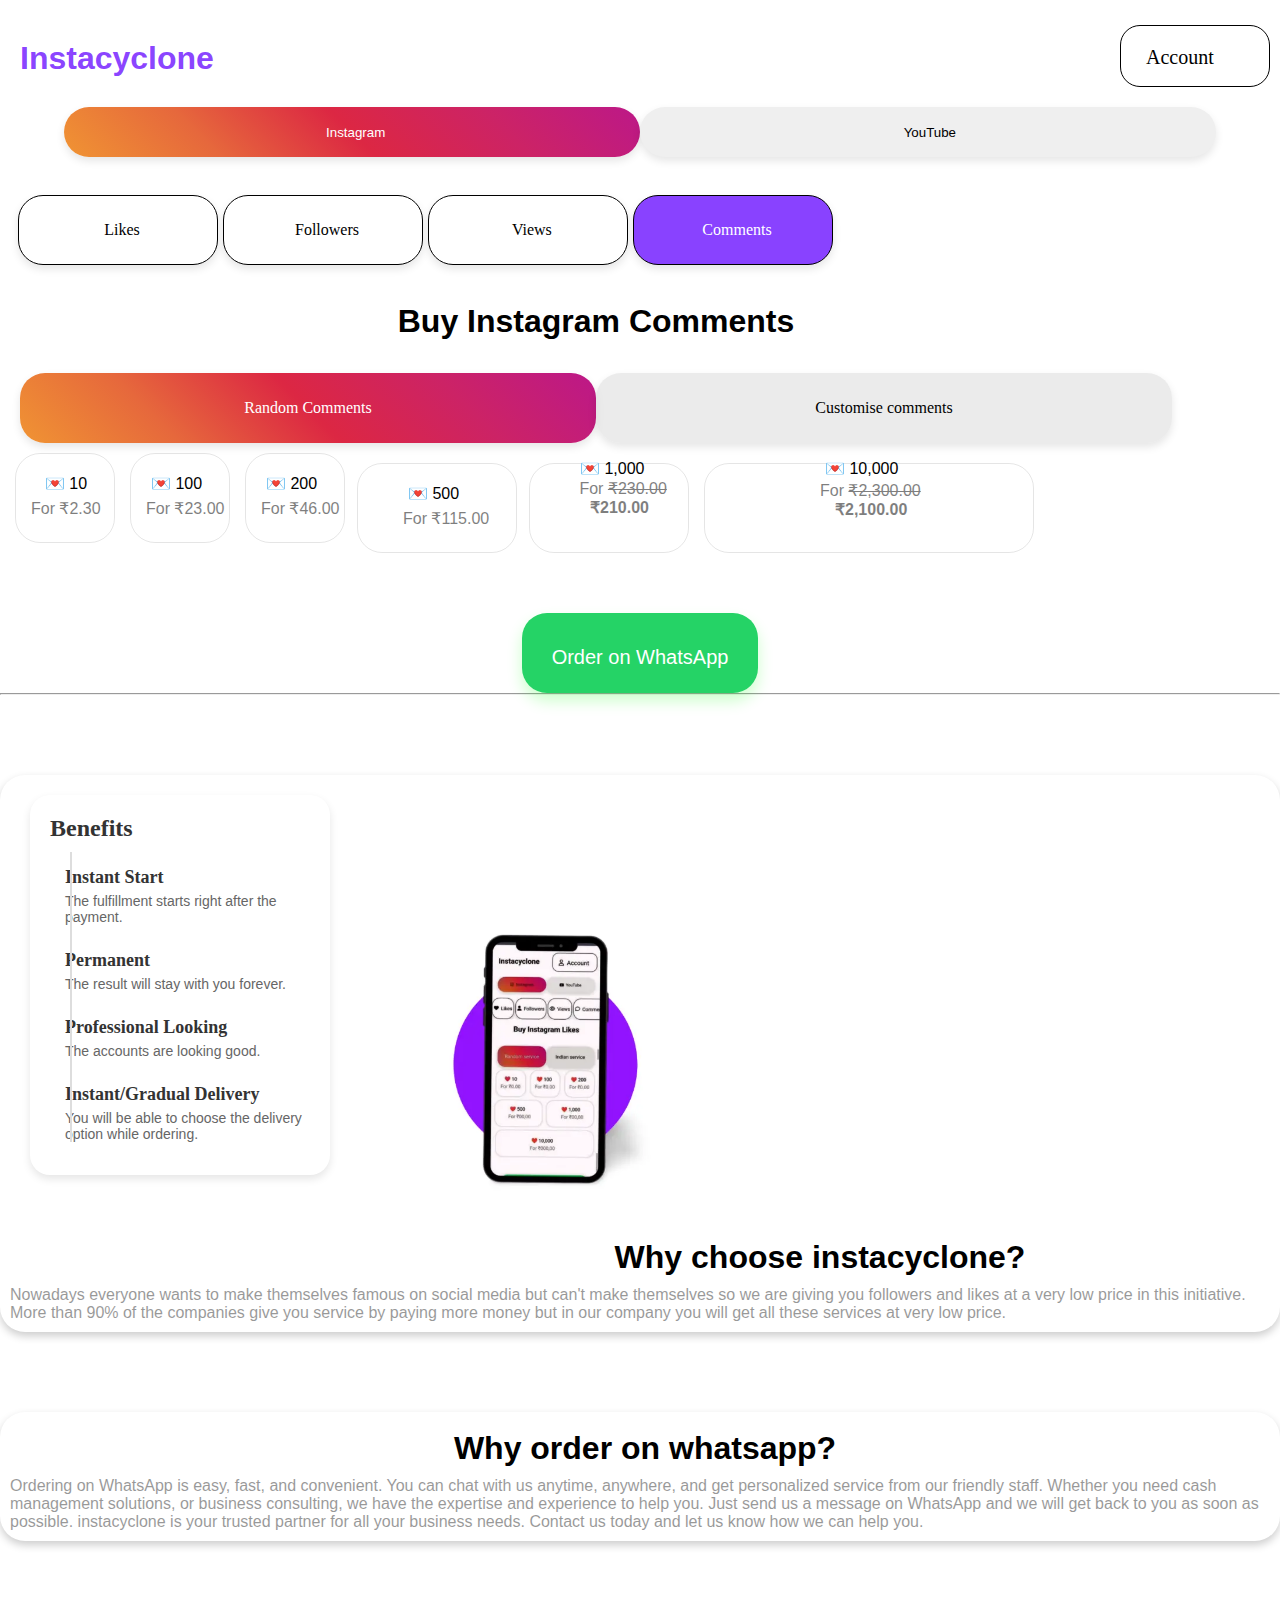
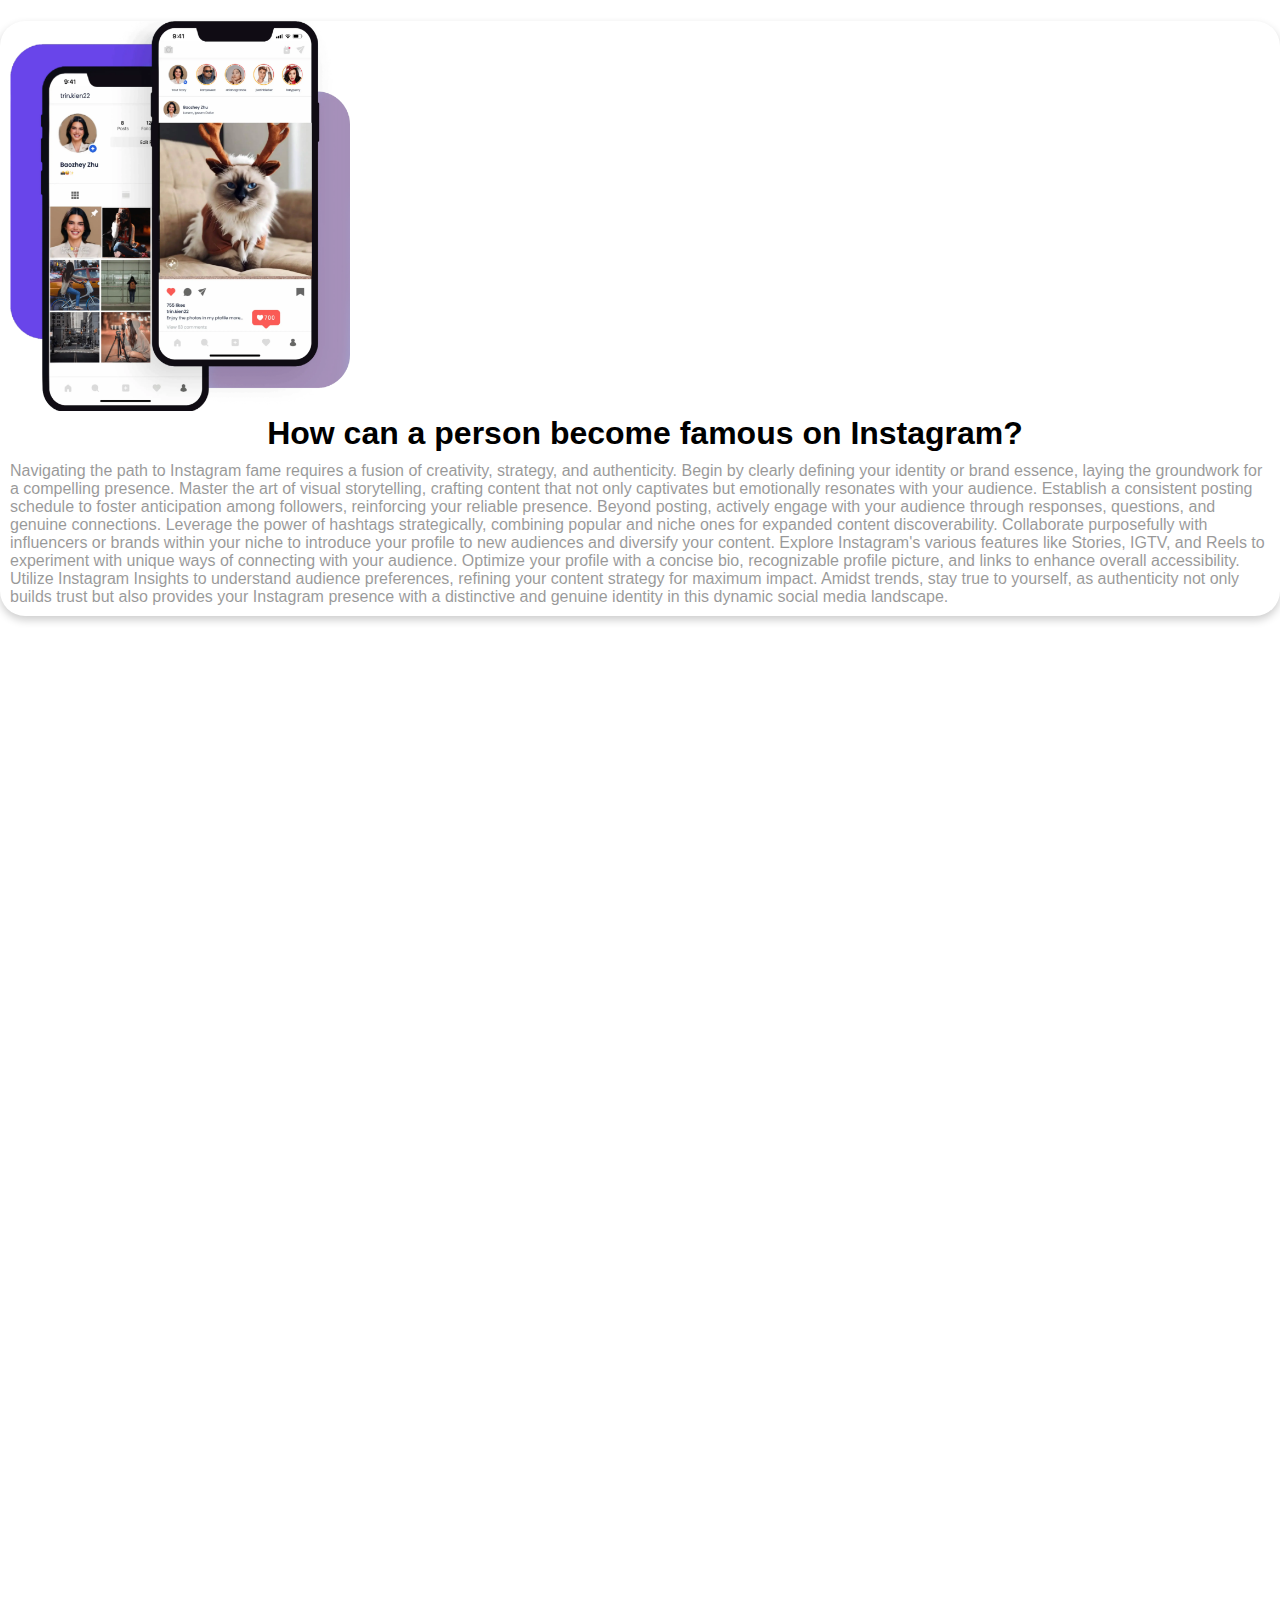
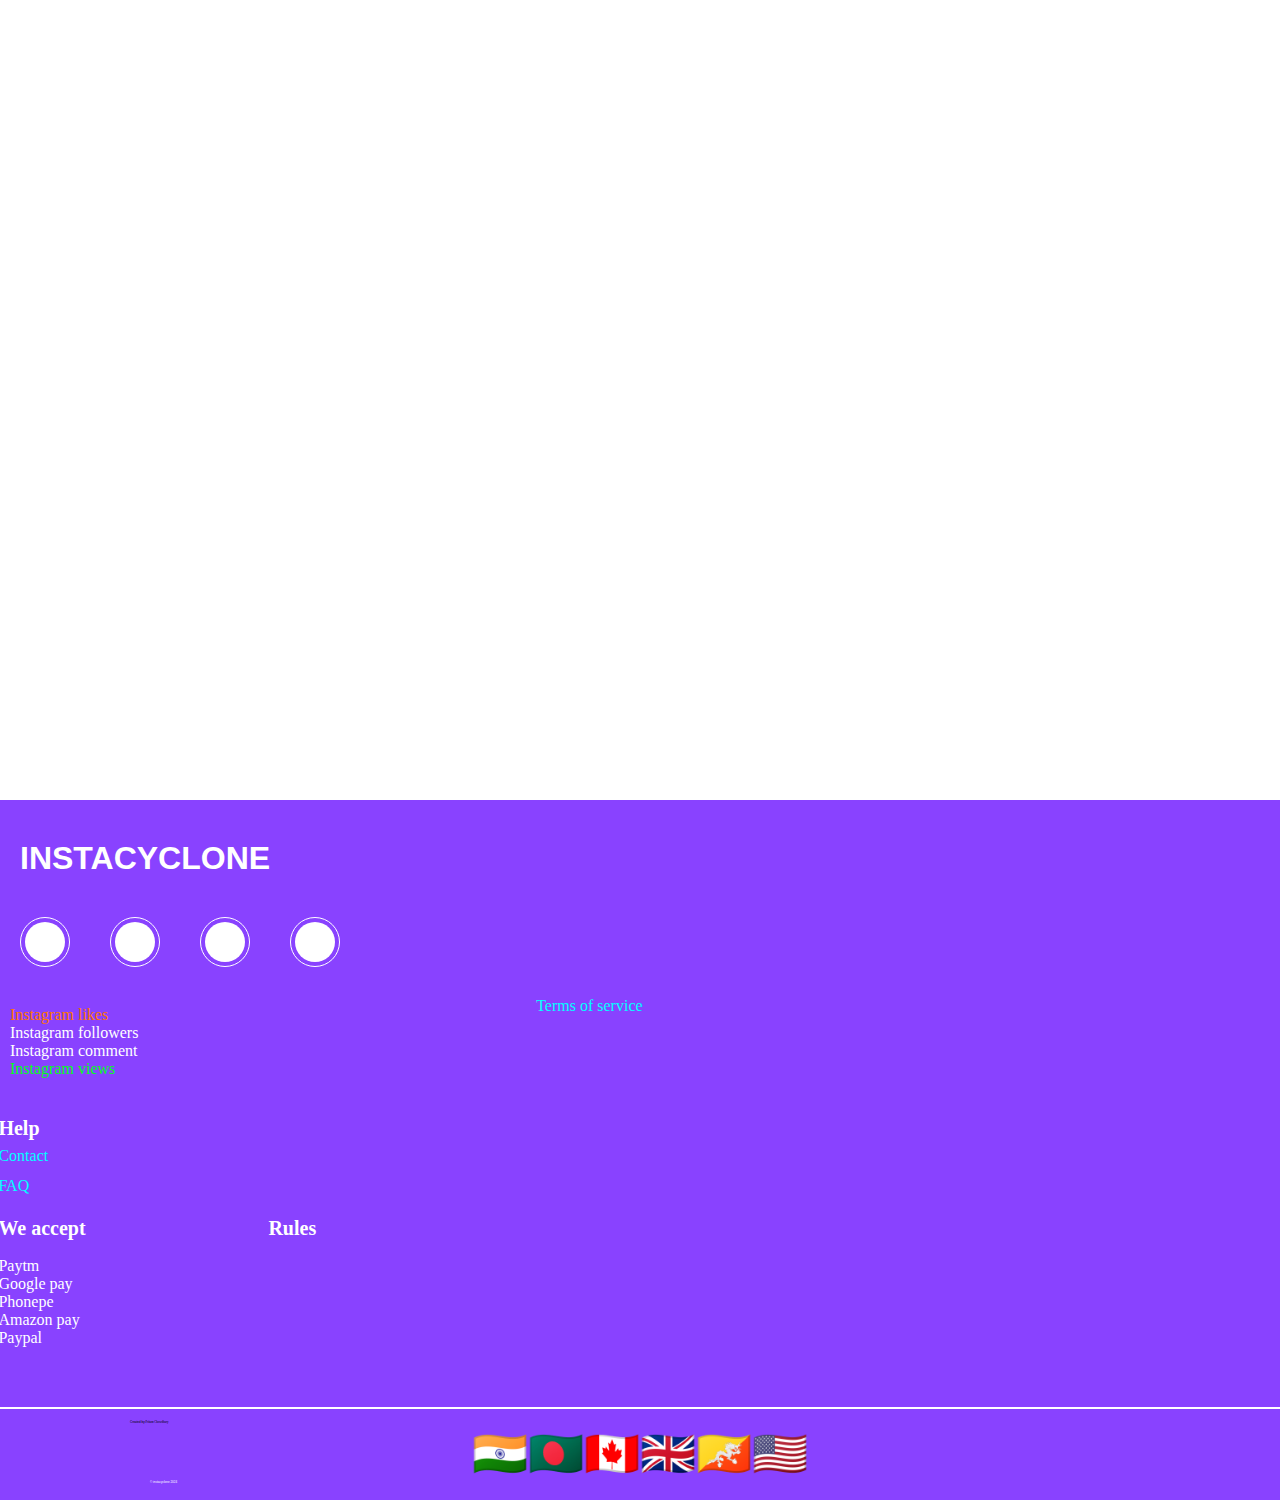
==== comments.html @ bcfc7c2a "Add files via upload" ====
<!DOCTYPE html>
<html lang="en">
<head>
    <meta charset="UTF-8">
    <meta name="description" content="Affordable and budget comments">
	  <meta name="keywords" content="Instagram comments,affordable comments, instacyclone">
    <meta name="viewport" content="width=device-width, initial-scale=1" />
    <title>comments</title>
    <link rel="stylesheet" href="style.css">
    <link rel="stylesheet" href="https://cdnjs.cloudflare.com/ajax/libs/font-awesome/6.5.1/css/all.min.css" integrity="sha512-DTOQO9RWCH3ppGqcWaEA1BIZOC6xxalwEsw9c2QQeAIftl+Vegovlnee1c9QX4TctnWMn13TZye+giMm8e2LwA==" crossorigin="anonymous" referrerpolicy="no-referrer" />
    <link rel="icon" href="logo.webp">
  
  <script src="script.js" defer></script>

</head>
<body>
    
    <nav>
    <a href="index.html"><h1 class="domain">Instacyclone</h1></a>
    <div class="acc"><a class="acc_n"href="#"><i class="fa-regular fa-user"></i> &#160;Account</a></div>
    
    </nav>
    
  <header>
       <div id="it">
       <button style="background:linear-gradient(45deg, #f09433 0%,#e6683c 25%,#dc2743 50%,#cc2366 75%,#bc1888 100%); color:white;" class="ig" onclick="document.location='index.html'"><i class="fa-brands fa-instagram"></i>&#160; Instagram</button>
       <button class="yt" onclick="document.location='youtube.html'"><i class="fa-brands fa-youtube"></i> &#160;YouTube</button>
       </div>
 </header>
 <section>
       
<div id="con">
  <a href="index.html" class="box"><i class="fa-solid fa-heart"></i>&#160; Likes</a>
  <a href="followers.html" class="box"> <i class="fa-solid fa-user"></i>&#160; Followers</a>
  <a href="views.html" class="box"><i class="fa-regular fa-eye"></i>&#160; Views</a>
  <a href="comments.html" class="box" style="color: white; background:#7b2bffe3;"><i class="fa-regular fa-comment"></i>&#160; Comments</a>
</div>
       
<div class="buy">
    <h1 class="w">Buy Instagram Comments</h1>
    
</div>
<div class="quc">
    <div class="qu"><span>Random Comments</span>
    </div>
    <div class="qui"><span>Customise comments</span></div>
    </div>
   
   
     <div class="prd">
     <div class="tb"><p class="likefirst">&#160; 💌 10</p>
    <p class="likepr">For ₹2.30</p></div> 
     <div class="tb"><p class="likefirst">💌 100</p>
     <p class="likepr">For ₹23.00</p></div>  
     <div class="tb"><p class="likefirst">💌 200</p>
     <p class="likepr">For ₹46.00</p></div> 
     
      <div class="at">
         <p class="likesecond">💌 500</p>
         <p class="likepri">For ₹115.00</p>
     </div>
     <div class="at"> <div class="change-c"><i class="fa-solid fa-percent"></i></div>
         <p class="likesecond" style="margin-top:-5px;">💌 1,000</p>
         <p class="likepri" style="margin-top:1px;"> &#160;For <strike >₹230.00</strike><br><b style="margin-left:15px;">₹210.00</b></p>
     </div>
     <div class="bt">
        <div class="c-color"> <i class="fa-solid fa-percent"></i></div>
         <p class="likelast" > 💌 10,000</p>
         <p class="pril"> For <strike >₹2,300.00</strike><br><b style="margin-left:15px;">₹2,100.00</b></p></p>
     </div>
    </div>
 
    
   
    
    
    <div class="pr">
     <div class="tb"><p class="likefirst">&#160; 💌 10</p>
    <p class="likepr">For ₹70.00</p></div> 
     <div class="tb"><p class="likefirst">💌 100</p>
     <p class="likepr">For ₹700.0</p></div>  
     <div class="tb"><p class="likefirst">💌 200</p>
     <p class="likepr">For ₹1,400.0</p></div> 
     
      <div class="at">
         <p class="likesecond">💌 500</p>
         <p class="likepri">For ₹3,500.0</p>
     </div>
     <div class="at"> <div class="change-c"><i class="fa-solid fa-percent"></i></div>
         <p class="likesecond" style="margin-top:-5px;">💌 1,000</p>
         <p class="likepri" style="margin-top:1px;"> &#160;For <strike >₹7,000.00</strike><br><b style="margin-left:15px;">₹6,900.00</b></p>
     </div>
     <div class="bt">
        <div class="c-color"> <i class="fa-solid fa-percent"></i></div>
         <p class="likelast" > 💌 10,000</p>
         <p class="pril"> For <strike >₹70,000.00</strike><br><b style="margin-left:15px;">₹68,000.00</b></p></p>
     </div>
    </div>
    
    
       <div class="oc">
      <a href="https://wa.me/6290774994" class="order">
  <span class="icon"></span>
  <br>
  <i id="w"class="fa-brands fa-whatsapp"></i> Order on WhatsApp
</a>

       </div>
       <hr>
       <div>
           <div class="cardt">
    <div class="title">Benefits</div>
    <ul class="benefits">
      <li class="benefit">
       <i id="plane"class="fa-regular fa-paper-plane"></i>
        <div>
          <h3>Instant Start</h3>
          <p class="tagline">The fulfillment starts right after the payment.</p>
        </div>
      </li>
      <li class="benefit">
       <i class="fa-solid fa-infinity"></i>
        <div>
          <h3>Permanent</h3>
          <p class="tagline">The result will stay with you forever.</p>
        </div>
      </li>
      <li class="benefit">
       <i class="fa-regular fa-heart"></i>
        <div>
          <h3>Professional Looking</h3>
          <p class="tagline">The accounts are looking good.</p>
        </div>
      </li>
      <li class="benefit">
      <i id="plane"class="fa-solid fa-truck-fast"></i>
        <div>
          <h3>Instant/Gradual Delivery</h3>
          <p class="tagline">You will be able to choose the delivery option while ordering.</p>
        </div>
      </li>
    </ul>
  </div>
       </div>
       
      <div class="down"> <img class="mockupa" src="igc.webp" alt="iphone mockup">
       <h1 class="heading">Why choose instacyclone?</h1>
       <p class="details">
           Nowadays everyone wants to make themselves famous on social media but can't make themselves so we are giving you followers and likes at a very low price in this initiative.
More than 90% of the companies give you service by paying more money but in our company you will get all these services at very low price.
       </p>
       </div>
       <div class="down">
           <img class="mockup"src="mockup1.webp" alt="">
           <h1 class="heading">Why order on whatsapp?</h1>
           <p class="details">Ordering on WhatsApp is easy, fast, and convenient. You can chat with us anytime, anywhere, and get personalized service from our friendly staff. Whether you need cash management solutions, or business consulting, we have the expertise and experience to help you. Just send us a message on WhatsApp and we will get back to you as soon as possible. instacyclone is your trusted partner for all your business needs. Contact us today and let us know how we can help you.</p>
       </div>
       <div class="down">
           <img id="mockup" src="mockup.webp" alt="">
           <h1 class="heading">How can a person become famous on Instagram?</h1>
           <p class="details">Navigating the path to Instagram fame requires a fusion of creativity, strategy, and authenticity. Begin by clearly defining your identity or brand essence, laying the groundwork for a compelling presence. Master the art of visual storytelling, crafting content that not only captivates but emotionally resonates with your audience. Establish a consistent posting schedule to foster anticipation among followers, reinforcing your reliable presence. Beyond posting, actively engage with your audience through responses, questions, and genuine connections. Leverage the power of hashtags strategically, combining popular and niche ones for expanded content discoverability. Collaborate purposefully with influencers or brands within your niche to introduce your profile to new audiences and diversify your content. Explore Instagram's various features like Stories, IGTV, and Reels to experiment with unique ways of connecting with your audience. Optimize your profile with a concise bio, recognizable profile picture, and links to enhance overall accessibility. Utilize Instagram Insights to understand audience preferences, refining your content strategy for maximum impact. Amidst trends, stay true to yourself, as authenticity not only builds trust but also provides your Instagram presence with a distinctive and genuine identity in this dynamic social media landscape.</p>
       </div>
       
   </section>
   <footer>
       <h1 class="domain" style="color: white;">INSTACYCLONE</h1>
     <div class="oneline">  <a class="sm" href="https://www.instagram.com/instacyclone?igsh=ZWFrNjVicjJscHl4"><div class="smu"><i class="fa-brands fa-instagram"></i></div></a>
       <a class="sm" href="https://www.facebook.com/profile.php?id=61555936299724"><div class="smua"><i class="fa-brands fa-facebook"></i></div></a></a>
       <a class="sm" href="https://t.me/instacyclone"><div class="smua"><i class="fa-brands fa-telegram"></i></div></a>
       <a class="sm" href="#"><div class="smu"><i class="fa-brands fa-whatsapp"></i></div></a></div>
       
       <h4><i>service</i></h4>
       <ul class="ser">
           <li ><a style="color:#ff7300;"href="index.html">Instagram likes</a></li>
           <li ><a style="color:#ffffff;"href="followers.html">Instagram followers</a></li>
           <li ><a style="color:#ffffff;"href="comments.html">Instagram comment</a></li>
           <li ><a style="color:#00ff18;"href="views.html">Instagram views</a></li>
       </ul>
       
       <h5 style="margin-top:px;">Help</h5>
       <a class="hc"href="contact.html">Contact </a>
       <a style="margin-top:190px;"class="hc" href="faq.html">FAQ</a>
       <h6>We accept</h6>
        <ul class="acp">
           <li >Paytm</li>
           <li >Google pay</li>
           <li >Phonepe</li>
           <li >Amazon pay</li>
           <li>Paypal</li>
       </ul>
       
    <h7><b>Rules</b></h7>
  <p class="pu"><a style="color:#00ffff;"href="policy.html">Terms of service</a></p>

  
       <div class="line"></div>
       
       <div ><p style="font-size:3px;
       margin-left:130px;
       display: inline">Created by:</p><a style="font-size:3px; " href="#">Pritam Chowdhury</a></div>
       <div style="font-size:45px;text-align:center;">🇮🇳🇧🇩🇨🇦🇬🇧🇧🇹🇺🇲</div>
       <p style="font-size:3px;
       margin-left:150px;color: white;
       ">© instacyclone 2024</p>
   </footer>
   
</body>
</html>
---- style.css ----
body{
   margin:0;
   padding: 0;
   background:#ffffff3d;
}
section{
    height:2500px;
}

*{
    box-sizing:border-box;
    margin: 0;
      padding: 0;
}

h1{
    font-family:Helvetica, Arial ;
}

a{
    text-decoration:none;
    color: black;
}
.domain{
    margin:20px;
    margin-top:40px;
    float:left;
    color:#7b2bffe3;
    font-family: sans-serif,arial ;
    font-weight:2px;
}

.acc{
    margin:10px;
    margin-top:25px;
    padding:20px;
    padding-bottom:40px;
    float:right;
    height:10px;
    width:150px;
    border:1px solid black;
    -webkit-border-radius: 20px;
-moz-border-radius: 20px;
border-radius: 20px;
    position: relative;
    
}

.acc_n{
    position: absolute;
    
    font-size:20px;
    text-decoration:none;
    color: black;
}

#it{
    width:100%;
    height:50px;
    margin-top:10px;
    float:left;
    display:flex;
    justify-content: center;
    
}


.ig{
    width:45%;
    height:50px;
    float:left;
    border:none;
     
    border-radius:100px;
    box-shadow: 0 4px 8px rgba(0, 0, 0, 0.1);
    
}

.yt{
    float: right;
    width:45%;
    height:50px;
    border:none;
    background:;
    border-radius:100px;
    box-shadow: 0 4px 8px rgba(0, 0, 0, 0.1);
    
}

#con{
      display:flex;
      overflow-x:auto;
      float:left;
      width: 100%;
      white-space: nowrap;
      margin-top:20px;
      padding:18px;
}

.box{
      width:200px;
      height:70px;
      margin-right:5px;
      border:1px solid black;
      border-radius:25px;
      display:flex;
      justify-content:center;
      padding:5px;
      padding-top:25px;
      background:#ffffff;
      box-shadow: 0 4px 8px rgba(0, 0, 0, 0.1);
      
      
}


.buy{
    width:90%;
    height:50px;
    float:left;
    margin-left:20px;
    margin-top:20px;
    display:flex;
    justify-content: center;
    align-item:center;
    
}

.w{
    float:left;
        
    
}

.quc{
     width:90%;
    height:100px;
    float:left;
    margin-left:20px;
    margin-top:0px;
    display:flex;
    justify-content: center;
    align-items:center;
    border-radius:15px;
    
}

.qu{
    width: 50%;
    height:70px ;
    margin-top:10px;
    background:linear-gradient(45deg, #f09433 0%, #e6683c 25%, #dc2743 50%, #cc2366 75%, #bc1888 100%);
    color: white;
    border-radius:25px;
    display:flex;
    justify-content:center;
    align-items:center;
    box-shadow: 0 4px 8px rgba(0, 0, 0, 0.1);
}
.qui{
    width: 50%;
    height:70px ;
    margin-top:10px;
    background:#d6d6d67b;
    border-radius:25px;
    display:flex;
    justify-content:center;
    align-items:center;
    box-shadow: 0 4px 8px rgba(0, 0, 0, 0.1);
}

.qui:hover{
    background:linear-gradient(45deg, #f09433 0%, #e6683c 25%, #dc2743 50%, #cc2366 75%, #bc1888 100%);
    color: white;
}
    

.tb{
    width:100px;
    height:90px;
    border:1px solid rgba(0,0,0,0.1);
    float:left;
    border-radius:25px;
    margin-left:15px;
    
    
}


.likefirst{
    margin-left:20px;
    margin-top:20px;
}

.likepr{
    margin-left:15px;
    margin-top:6px;
    opacity:0.5;
}

.at{
    width:160px;
    height:90px;
    border:1px solid rgba(0,0,0,0.1);
    float:left;
    border-radius:25px;
    margin-left:12px;
    margin-top:10px;
}

.likesecond{
    margin-left:50px;
    margin-top:20px;
}

.likepri{
    margin-left:45px;
    margin-top:6px;
    opacity:0.5;
}

.at:hover .change-c{
    color:#7b2bffe3;
}

.bt{
     width:330px;
    height:90px;
    border:1px solid rgba(0,0,0,0.1) ;
    float:left;
    border-radius:25px;
    margin-left:15px;
    margin-top:10px;
}

.likelast{
    margin-left:120px;
    margin-top:-5px;
}

.pril{
    margin-left:115px;
    margin-top:3px;
    opacity:0.5;
}

.tb:hover{
    border:1px solid #7b2bffe3;
}
.at:hover{
    border:1px solid #7b2bffe3;
}
.bt:hover{
    border:1px solid red;
}

.bt:hover .c-color{
    color:red;
}

.buynow{
    width:80%;
    height: 60px;
    border:1px solid black;
    float:left;
}

.pr{
    display:none;
}

.oc{
    width:100%;
    height:100px;
    float:left;
    margin-top:40px;
    display:flex;
    justify-content: center;
}


.order {
    display: inline-block;
    box-shadow: 0 8px 15px rgba(0,255 ,0 , 0.2);
    background-color: #25D366;
    border-radius: 25px;  
    padding: 10px 30px;
    margin-top:20px;
    color: white; 
    font-family: Arial, sans-serif; 
    font-size: 20px;
    text-decoration: none; 
  }

  .order:hover {
    background-color: #128C7E;
  
  }

  
hr{
    width:100%;
    
}

.cardt{
      width: 300px;
      height: 380px;
      float:left;
      background-color: white;
      border-radius: 20px;
      box-shadow: 0 4px 8px rgba(0, 0, 0, 0.1);
      margin: 100px 30px;
      padding: 20px;
    }

    .title {
      font-size: 24px;
      font-weight: bold;
      color: #333;
      margin-bottom: 10px;
    }

    .benefits {
      list-style: none;
      position: relative;
    }

    .benefits::before {
      content: "";
      position: absolute;
      left: 20px;
      top: 0;
      bottom: 0;
      width: 2px;
      background-color: #ddd;
      
    }

    .benefit {
      display: flex;
      align-items: center;
      margin-bottom: 10px;
    }

    .benefit:last-child {
      margin-bottom: 0;
    }

    .benefit img {
      width: 40px;
      height: 40px;
      margin-right: 10px;
    }

    .benefit h3 {
      font-size: 18px;
      color: #333;
      margin-bottom: 5px;
    }

    .benefit p {
      font-size: 14px;
      color: #666;
    }
    
   h3{
       margin-left:15px;
       margin-top:15px;
   }
   
  .tagline{
       margin-left:15px;
       
   }
   #plane{
       margin-top:-17px;
   }
   
p{
    font-family:arial;
}
.down{
    margin-top:80px;
    border-radius:25px;
    box-shadow: 0px 4px 8px rgba(0, 0, 0, 0.2);
}   

.mockupa{
    width:350px;
    margin-top:110px;
    margin-left:10px;
    
}
.heading{
    margin-left:10px;
   
    
}

.details{
    text-align:justify center;
    padding:10px;
    opacity:0.4;
}

.mockup{
    width:300px;
    margin-left:25px;
    
}

#mockup{
    width:340px;
    height:390px;
    margin-left:10px;
}

.ma{
    float:left;
    margin-top:190px;
    text-align:center;
}

footer{
    float:left;
    width:100%;
    height:700px;
    background:#7b2bffe3;
    margin-top:1500px;
    
}


.oneline{
    width: 100%;
    display:flex;
}

.sm{
    display: block;
    justify-content:center;
    float:left;
    margin:20px;
    padding:5px;
    width: 50px;
    height: 50px;
    border:1px solid white;
    border-radius:50px;
    
} 

.smu{
    float:left;
    width: 40px;
    height: 40px;
    margin-left:-1px;
    margin-top:-1px;
    background: white;
    border-radius:50px;
    display:flex;
    justify-content:center;
    align-items:center;
}

.smua{
    width: 40px;
    height: 40px;
    margin-left:-1px;
    margin-top:-1px;
    background: white;
    border-radius:50px;
    display:flex;
    justify-content:center;
    align-items:center;
}


h4{
    float:left;
    margin-left:-350px;
    margin-top:80px;
    color: white;
    
}

.ser{
    float:left;
    margin-left:10px;
    margin-top:19px;
    color: white;
    list-style:none;
    
}

h5{
    float:left;
    font-size:20px;
    margin-left:-140px;
    margin-top:130px;
    color: white;
}
.hc{
    float:left;
    text-size:50px;
    margin-left:-140px;
    margin-top:160px;
    color:#00ffff;
}

h6{
    float:left;
    font-size:20px;
    margin-left:-140px;
    margin-top:230px;
    color: white;
}

.acp{
    float:left;
    margin-left:-140px;
    margin-top:270px;
    color: white;
    list-style:none;
    font-family: Sarif;
}

h7{
    float:left;
    font-size:20px;
    margin-left:130px;
    margin-top:230px;
    color: white;
}

.pu{
    
    float:left;
    margin-left:220px;
    margin-top:10px;
    color: white;
    list-style:none;
    font-family: Sarif;
}

.line{
    margin-top:420px;
    display:block;
    border:1px solid white;
}



.faq-container {
  max-width: 800px;
  margin: 50px auto;
  padding: 30px;
  background-color: #fff;
  box-shadow: 0 0 20px rgba(0, 0, 0, 0.1);
  border-radius: 10px;
}

h1 {
  text-align: center;
  color:;
}

.faq-item {
  margin-bottom: 20px;
}

.question {
  font-size: 18px;
  color: #007BFF;
  cursor: pointer;
}

.answer {
  display:none;
  font-size: 16px;
  line-height: 1.6;
}

.faq-item:hover .answer {
  display: block;
}

.contactus{
    float:left;
    margin-top:20px;
    
}

.contactus h1{
    display: inline;
    margin-left:28%;
    float:left;
    font-family:Sharif;
}

.contactus p{
    float:left;
    margin:20px;
    text-align: center;
}

.contact-container{
    width:90%;
    height: 630px;
    border:1px solid rgba(0,0,0,0.2);
    border-radius:50px;
    margin:17px;
}

.contact-container h2{
    margin:20px 35%;
}

.c-ig{
    width:70px;
    height:70px;
    background:rgba(162,25,255,0.1);
    border-radius:50px;
    margin-left:20px;
    margin-top:50px;
    font-size:30px;
    display:flex;
    justify-content:center;
    align-items:center;
    color:#d96aff;
}

.c-ti{
    margin-top:-60px;
    margin-left:110px;
    color:grey;
    
}
.ti{
    color:rgb(162,25,255);
    margin-left:100px;
    margin-top:5px;
}

.c-wa{
    width:70px;
    height:70px;
    background:rgba(162,25,255,0.1);
    border-radius:50px;
    margin-left:20px;
    margin-top:50px;
    font-size:35px;
    display:flex;
    justify-content:center;
    align-items:center;
    color:#d96aff;
}

.back-button {
            display: inline-block;
            padding: 10px 20px;
            background-color: #4CAF50;
            color: #fff;
            text-decoration: none;
            font-weight: bold;
            border-radius: 5px;
            transition: background-color 0.3s ease;
        }

        .back-button:hover {
            background-color:#ff15e7d3;
        }
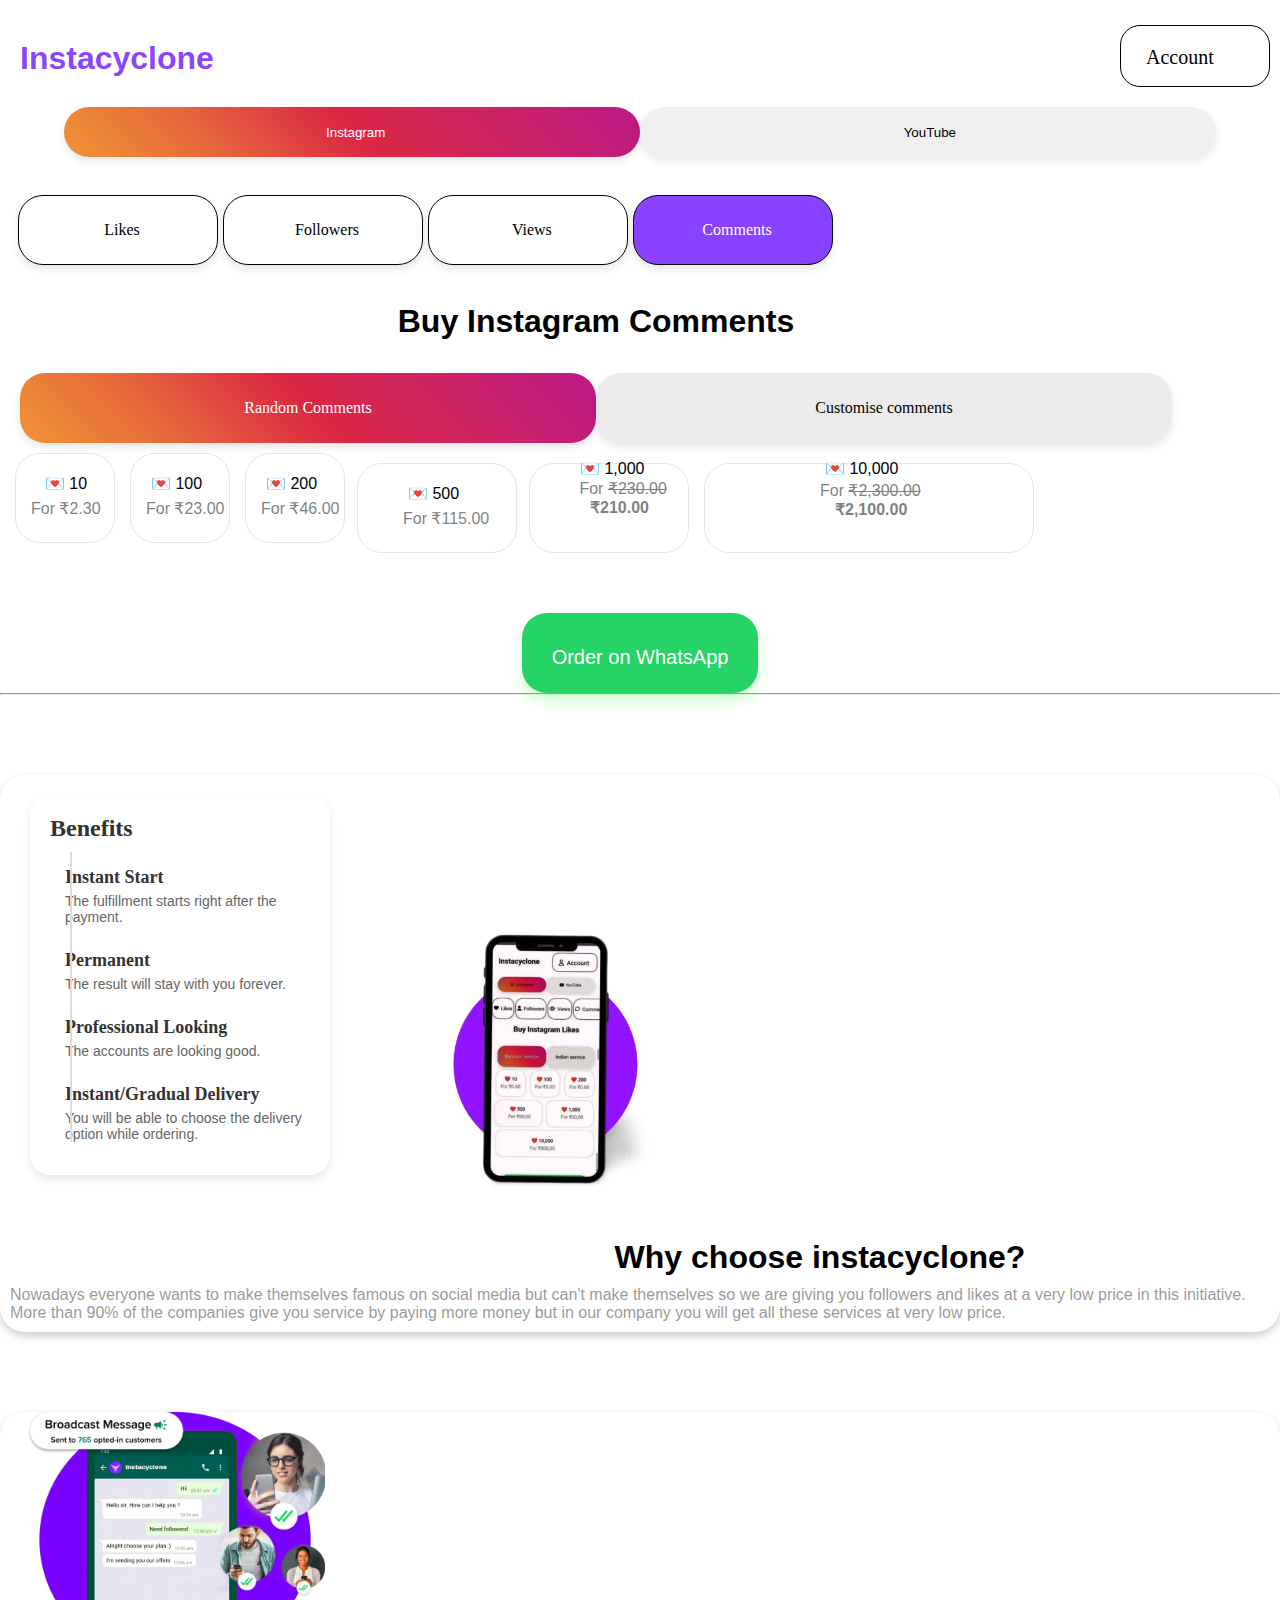
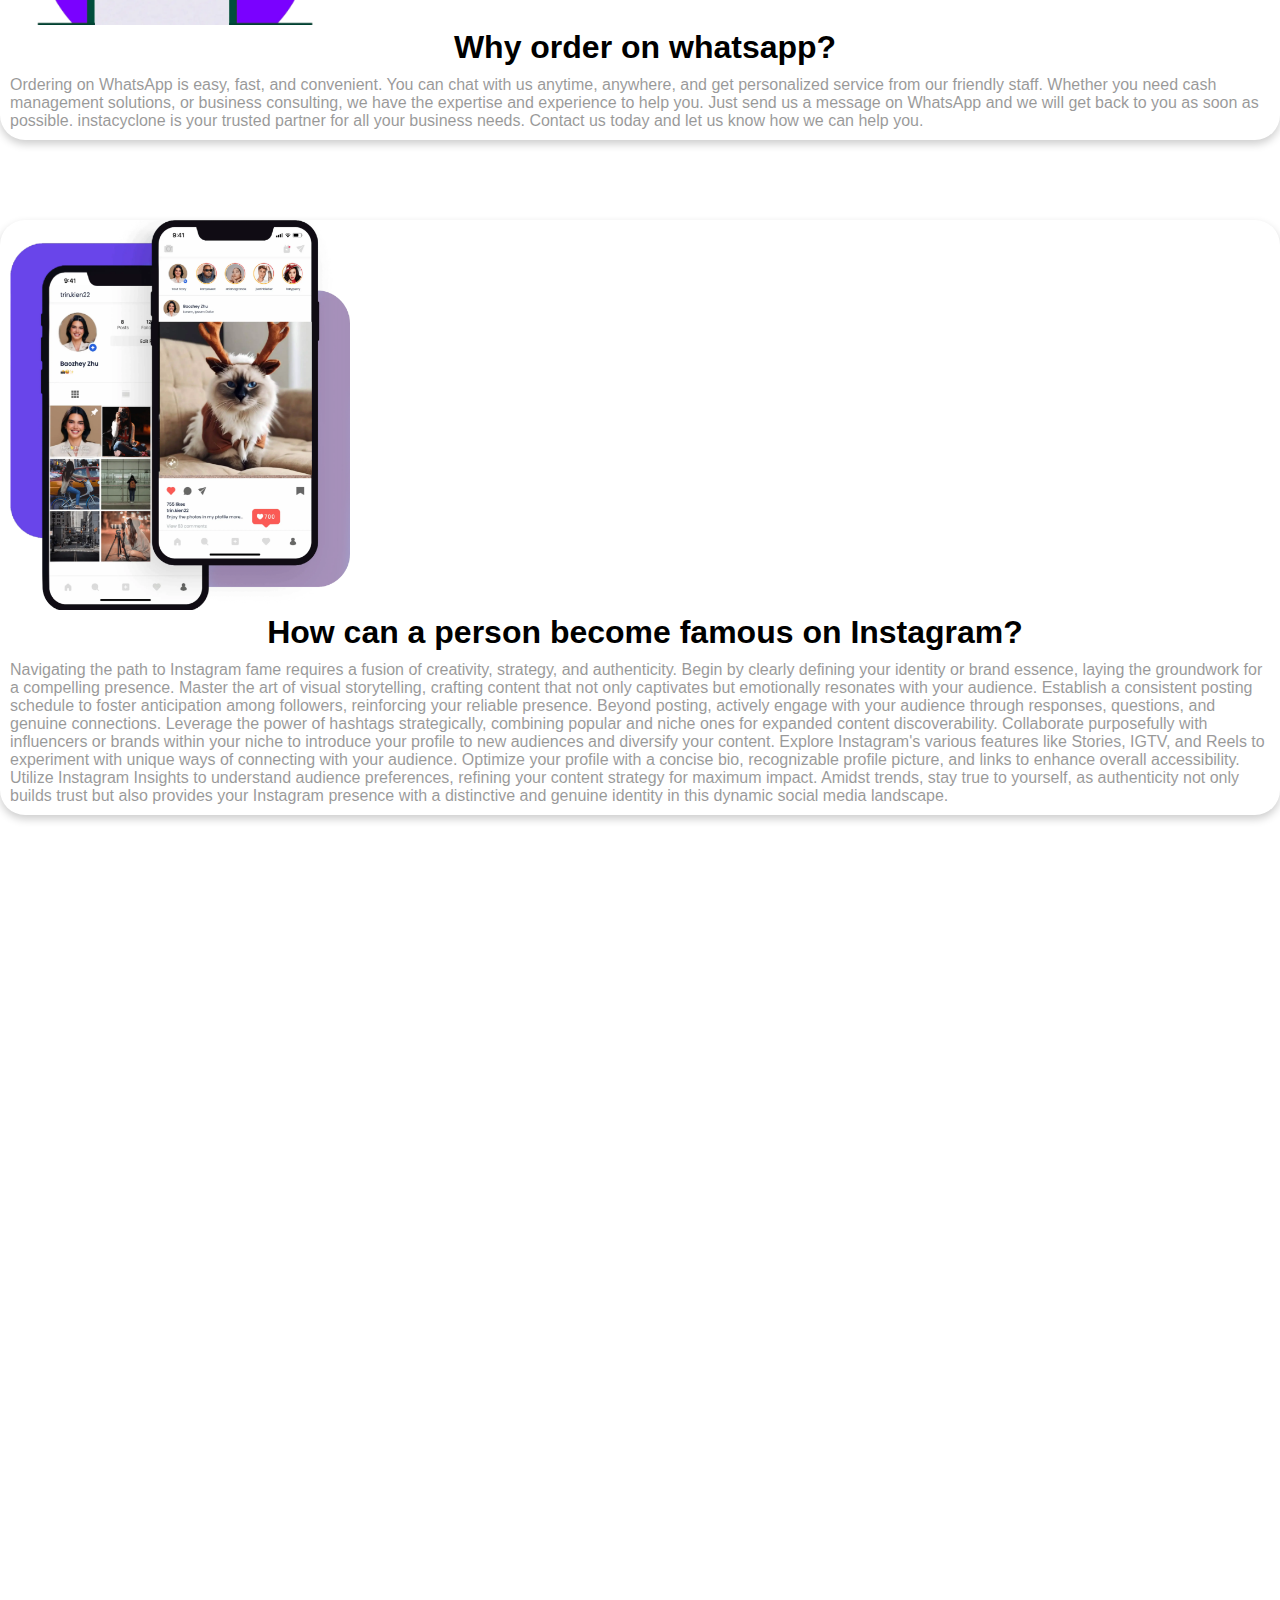
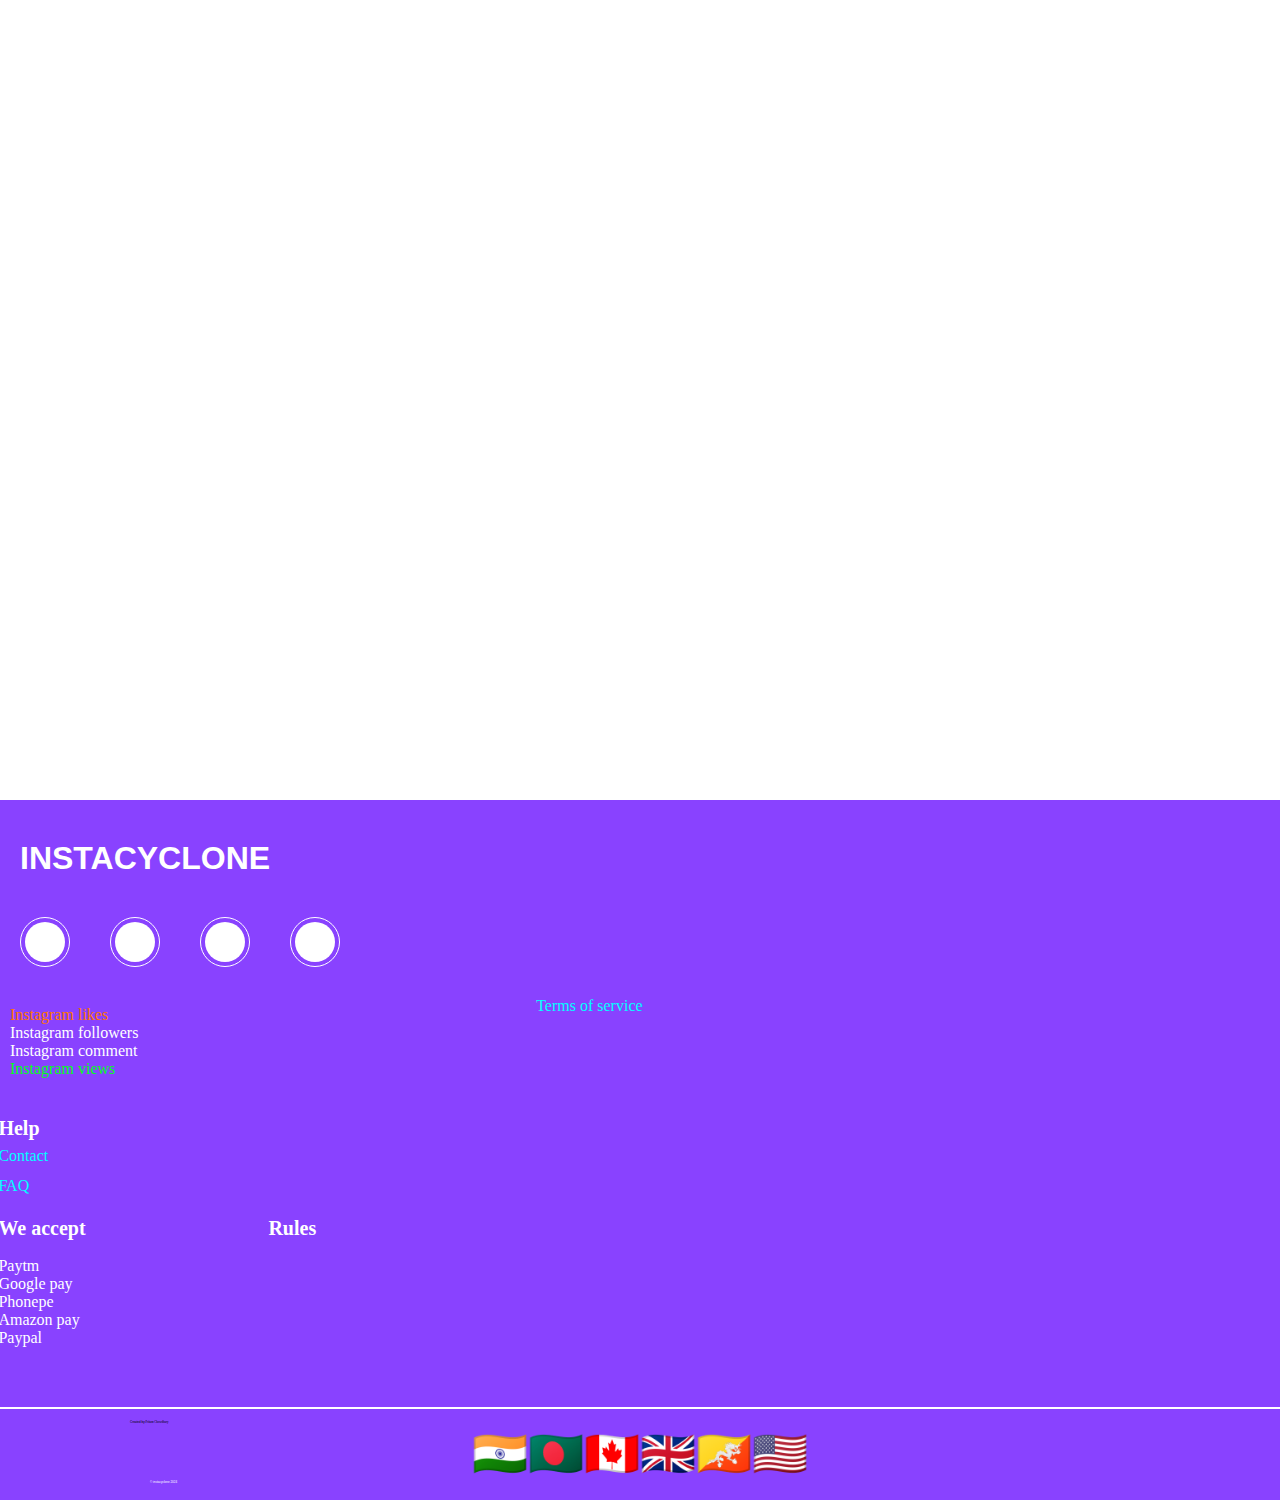
==== commit ad250006: "Update comments.html" ====
--- a/comments.html
+++ b/comments.html
@@ -99,7 +99,7 @@
     
     
        <div class="oc">
-      <a href="https://wa.me/6290774994" class="order">
+      <a href="https://wa.me/12152014429/?text=Comments" class="order">
   <span class="icon"></span>
   <br>
   <i id="w"class="fa-brands fa-whatsapp"></i> Order on WhatsApp
--- a/style.css
+++ b/style.css
@@ -668,6 +668,10 @@
         }
 
         .back-button:hover {
-            background-color:#ff15e7d3;
-        }
-        +            background-color:#ff15e7d3;}
+       
+   .yt-cominsoon{
+    width:100%;
+    height:70%;
+    margin-top:1vh;
+}
